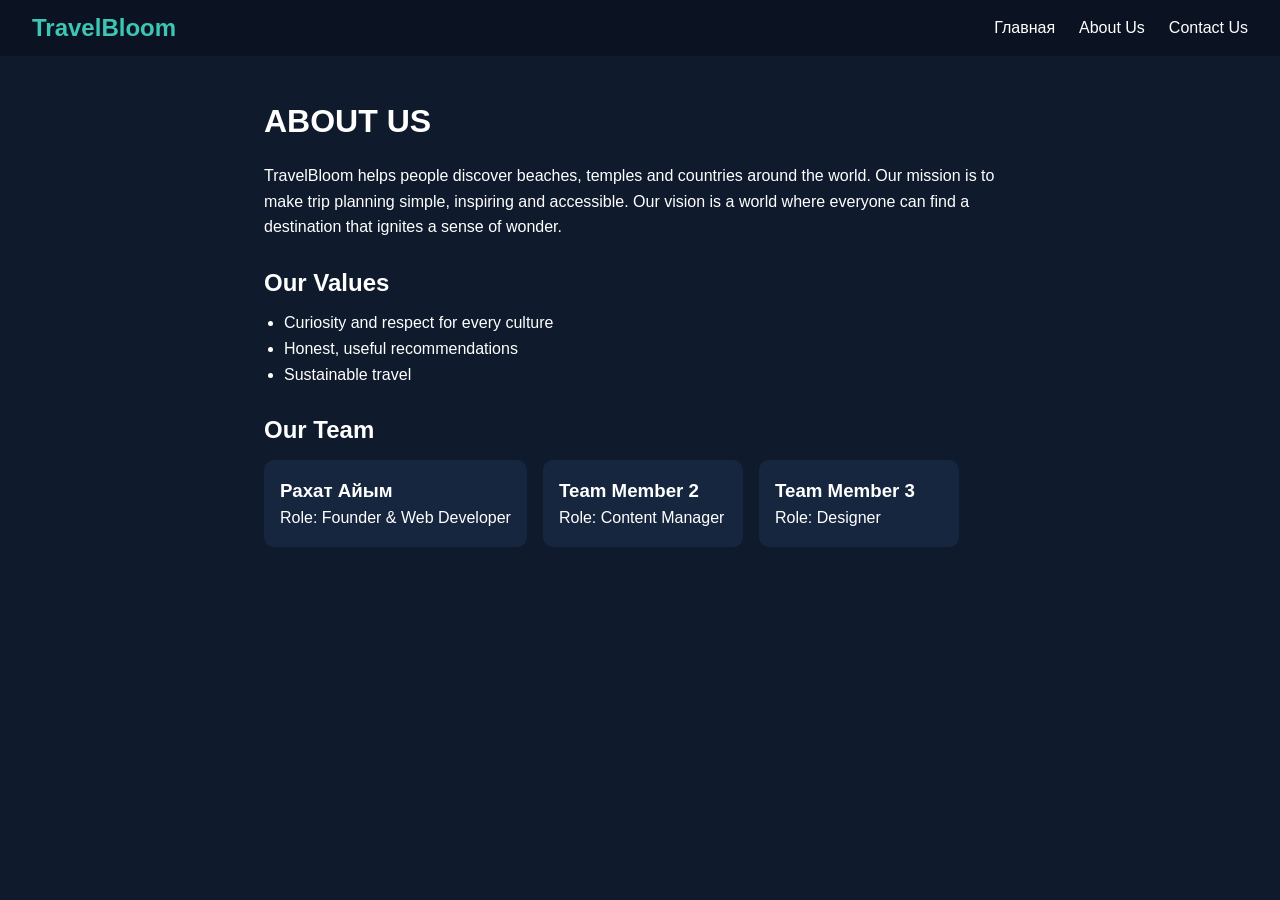
==== about_us.html @ 653d0cbf "Add files via upload" ====
<!DOCTYPE html>
<html lang="en">
<head>
    <meta charset="UTF-8">
    <meta name="viewport" content="width=device-width, initial-scale=1.0">
    <title>About Us - TravelBloom</title>
    <link rel="stylesheet" href="travel_recommendation.css">
</head>
<body>
    <nav class="navbar">
        <div class="logo"><span>TravelBloom</span></div>
        <ul class="nav-links">
            <li><a href="index.html">Главная</a></li>
            <li><a href="about_us.html">About Us</a></li>
            <li><a href="contact_us.html">Contact Us</a></li>
        </ul>
    </nav>
    <main class="page">
        <h1>ABOUT US</h1>
        <p>TravelBloom helps people discover beaches, temples and countries around the world. Our mission is to make trip planning simple, inspiring and accessible. Our vision is a world where everyone can find a destination that ignites a sense of wonder.</p>
        <h2>Our Values</h2>
        <ul>
            <li>Curiosity and respect for every culture</li>
            <li>Honest, useful recommendations</li>
            <li>Sustainable travel</li>
        </ul>
        <h2>Our Team</h2>
        <div class="team">
            <div class="card"><h3>Рахат Айым</h3><p>Role: Founder &amp; Web Developer</p></div>
            <div class="card"><h3>Team Member 2</h3><p>Role: Content Manager</p></div>
            <div class="card"><h3>Team Member 3</h3><p>Role: Designer</p></div>
        </div>
    </main>
</body>
</html>
---- travel_recommendation.css ----
*{box-sizing:border-box;margin:0;padding:0}
body{font-family:Arial,Helvetica,sans-serif;background:#0f1b2d;color:#fff;min-height:100vh}
.navbar{display:flex;flex-wrap:wrap;align-items:center;justify-content:space-between;gap:12px;padding:14px 32px;background:#0b1322}
.logo span{font-size:24px;font-weight:bold;color:#3cc6b5}
.nav-links{display:flex;gap:24px;list-style:none}
.nav-links a{color:#fff;text-decoration:none}
.nav-links a:hover{color:#3cc6b5}
.search-container{display:flex;gap:8px}
.search-container input{padding:8px 12px;border-radius:6px;border:none;width:240px}
button{padding:8px 16px;border:none;border-radius:6px;background:#3cc6b5;color:#0b1322;font-weight:bold;cursor:pointer}
button:hover{opacity:.85}
.hero-section{padding:90px 32px;max-width:700px}
.hero-section h1{font-size:42px;margin-bottom:20px}
.hero-section p{line-height:1.6;margin-bottom:24px}
.results{display:grid;grid-template-columns:repeat(auto-fill,minmax(280px,1fr));gap:20px;padding:0 32px 40px}
.result-card{background:#fff;color:#222;border-radius:10px;overflow:hidden}
.result-card img{width:100%;height:190px;object-fit:cover;display:block}
.result-card .info{padding:14px}
.result-card h3{margin-bottom:6px}
.result-card p{font-size:14px;margin-bottom:10px;line-height:1.4}
.none{padding:0 32px}
.page{max-width:800px;margin:40px auto;padding:0 24px;line-height:1.6}
.page h1{margin-bottom:16px}.page h2{margin:24px 0 8px}
.page ul{margin-left:20px}
.team{display:flex;flex-wrap:wrap;gap:16px;margin-top:10px}
.card{background:#16263f;padding:16px;border-radius:10px;min-width:200px}
form{display:flex;flex-direction:column;gap:8px;margin-top:20px;max-width:480px}
form input,form textarea{padding:10px;border-radius:6px;border:none}
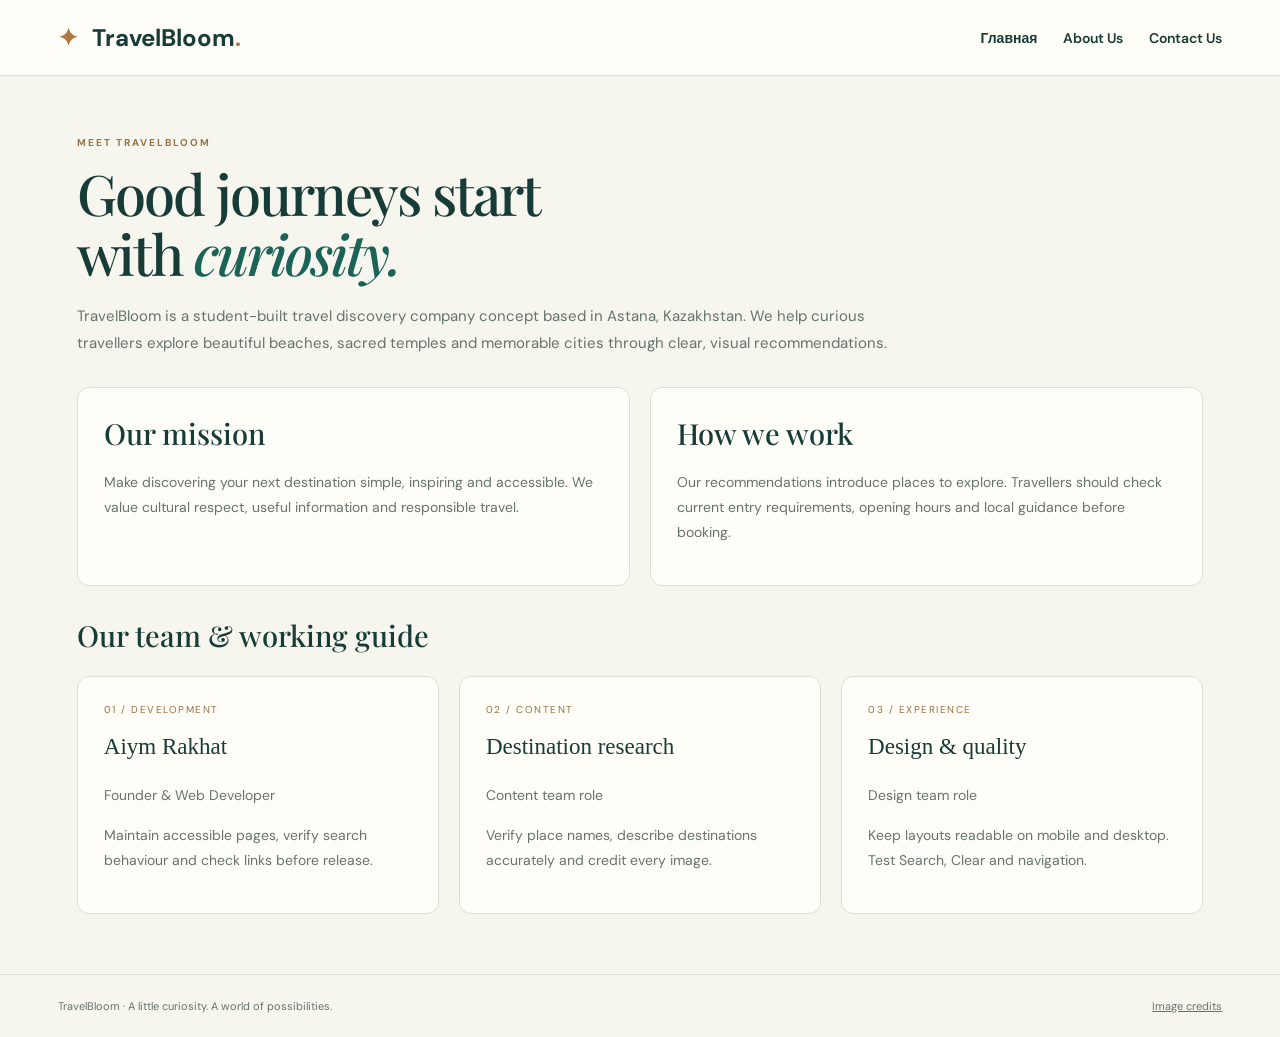
==== commit 6ea21feb: "Complete TravelBloom pages, destination search and local photographs" ====
--- a/about_us.html
+++ b/about_us.html
@@ -1,35 +1,4 @@
-<!DOCTYPE html>
-<html lang="en">
-<head>
-    <meta charset="UTF-8">
-    <meta name="viewport" content="width=device-width, initial-scale=1.0">
-    <title>About Us - TravelBloom</title>
-    <link rel="stylesheet" href="travel_recommendation.css">
-</head>
-<body>
-    <nav class="navbar">
-        <div class="logo"><span>TravelBloom</span></div>
-        <ul class="nav-links">
-            <li><a href="index.html">Главная</a></li>
-            <li><a href="about_us.html">About Us</a></li>
-            <li><a href="contact_us.html">Contact Us</a></li>
-        </ul>
-    </nav>
-    <main class="page">
-        <h1>ABOUT US</h1>
-        <p>TravelBloom helps people discover beaches, temples and countries around the world. Our mission is to make trip planning simple, inspiring and accessible. Our vision is a world where everyone can find a destination that ignites a sense of wonder.</p>
-        <h2>Our Values</h2>
-        <ul>
-            <li>Curiosity and respect for every culture</li>
-            <li>Honest, useful recommendations</li>
-            <li>Sustainable travel</li>
-        </ul>
-        <h2>Our Team</h2>
-        <div class="team">
-            <div class="card"><h3>Рахат Айым</h3><p>Role: Founder &amp; Web Developer</p></div>
-            <div class="card"><h3>Team Member 2</h3><p>Role: Content Manager</p></div>
-            <div class="card"><h3>Team Member 3</h3><p>Role: Designer</p></div>
-        </div>
-    </main>
-</body>
-</html>
+<!DOCTYPE html><html lang="en"><head><meta charset="UTF-8"><meta name="viewport" content="width=device-width,initial-scale=1"><meta name="description" content="Discover beaches, temples and countries with TravelBloom."><title>About Us · TravelBloom</title><link rel="stylesheet" href="travel_recommendation.css"></head><body><nav class="navbar" aria-label="Main navigation">
+<a class="logo" href="index.html"><span class="brand-icon">✦</span> TravelBloom<span class="brand-dot">.</span></a>
+<ul class="nav-links"><li><a href="index.html">Главная</a></li><li><a href="about_us.html">About Us</a></li><li><a href="contact_us.html">Contact Us</a></li></ul>
+</nav><main class="page"><p class="eyebrow">MEET TRAVELBLOOM</p><h1>Good journeys start<br>with <em>curiosity.</em></h1><p class="intro">TravelBloom is a student-built travel discovery company concept based in Astana, Kazakhstan. We help curious travellers explore beautiful beaches, sacred temples and memorable cities through clear, visual recommendations.</p><div class="about-grid"><section class="panel"><h2>Our mission</h2><p>Make discovering your next destination simple, inspiring and accessible. We value cultural respect, useful information and responsible travel.</p></section><section class="panel"><h2>How we work</h2><p>Our recommendations introduce places to explore. Travellers should check current entry requirements, opening hours and local guidance before booking.</p></section></div><h2>Our team & working guide</h2><div class="team"><article class="panel"><span class="role">01 / DEVELOPMENT</span><h3>Aiym Rakhat</h3><p>Founder & Web Developer</p><p>Maintain accessible pages, verify search behaviour and check links before release.</p></article><article class="panel"><span class="role">02 / CONTENT</span><h3>Destination research</h3><p>Content team role</p><p>Verify place names, describe destinations accurately and credit every image.</p></article><article class="panel"><span class="role">03 / EXPERIENCE</span><h3>Design & quality</h3><p>Design team role</p><p>Keep layouts readable on mobile and desktop. Test Search, Clear and navigation.</p></article></div></main><footer>TravelBloom · A little curiosity. A world of possibilities. <a href="image_credits.html">Image credits</a></footer></body></html>
--- a/travel_recommendation.css
+++ b/travel_recommendation.css
@@ -1,28 +1,2 @@
-*{box-sizing:border-box;margin:0;padding:0}
-body{font-family:Arial,Helvetica,sans-serif;background:#0f1b2d;color:#fff;min-height:100vh}
-.navbar{display:flex;flex-wrap:wrap;align-items:center;justify-content:space-between;gap:12px;padding:14px 32px;background:#0b1322}
-.logo span{font-size:24px;font-weight:bold;color:#3cc6b5}
-.nav-links{display:flex;gap:24px;list-style:none}
-.nav-links a{color:#fff;text-decoration:none}
-.nav-links a:hover{color:#3cc6b5}
-.search-container{display:flex;gap:8px}
-.search-container input{padding:8px 12px;border-radius:6px;border:none;width:240px}
-button{padding:8px 16px;border:none;border-radius:6px;background:#3cc6b5;color:#0b1322;font-weight:bold;cursor:pointer}
-button:hover{opacity:.85}
-.hero-section{padding:90px 32px;max-width:700px}
-.hero-section h1{font-size:42px;margin-bottom:20px}
-.hero-section p{line-height:1.6;margin-bottom:24px}
-.results{display:grid;grid-template-columns:repeat(auto-fill,minmax(280px,1fr));gap:20px;padding:0 32px 40px}
-.result-card{background:#fff;color:#222;border-radius:10px;overflow:hidden}
-.result-card img{width:100%;height:190px;object-fit:cover;display:block}
-.result-card .info{padding:14px}
-.result-card h3{margin-bottom:6px}
-.result-card p{font-size:14px;margin-bottom:10px;line-height:1.4}
-.none{padding:0 32px}
-.page{max-width:800px;margin:40px auto;padding:0 24px;line-height:1.6}
-.page h1{margin-bottom:16px}.page h2{margin:24px 0 8px}
-.page ul{margin-left:20px}
-.team{display:flex;flex-wrap:wrap;gap:16px;margin-top:10px}
-.card{background:#16263f;padding:16px;border-radius:10px;min-width:200px}
-form{display:flex;flex-direction:column;gap:8px;margin-top:20px;max-width:480px}
-form input,form textarea{padding:10px;border-radius:6px;border:none}
+@import url('https://fonts.googleapis.com/css2?family=DM+Sans:wght@400;500;600;700&family=Playfair+Display:ital,wght@0,500;0,600;1,500&display=swap');
+:root{--ink:#173c37;--muted:#65746c;--paper:#f6f5ee;--green:#1b6356;--line:#dedfd4}*{box-sizing:border-box}body{margin:0;background:var(--paper);color:var(--ink);font-family:'DM Sans',Arial,sans-serif}a{color:inherit}button,input,textarea{font:inherit}button,.place-link{cursor:pointer}button{border:0;border-radius:6px;background:var(--green);color:#fff;padding:11px 18px;font-weight:600}button:hover{background:#124a40}a:focus-visible,button:focus-visible,input:focus-visible,textarea:focus-visible{outline:3px solid #c09449;outline-offset:3px}.navbar{display:flex;align-items:center;gap:30px;justify-content:space-between;padding:22px 4.5%;border-bottom:1px solid var(--line);background:#fffdf7}.logo{text-decoration:none;font-size:24px;font-weight:700;white-space:nowrap}.brand-icon,.brand-dot{color:#af7843}.brand-icon{margin-right:8px}.nav-links{list-style:none;display:flex;gap:26px;margin:0;padding:0;white-space:nowrap}.nav-links a{text-decoration:none;font-size:14px;font-weight:600}.nav-links a:hover{color:#aa6e34}.search-container{display:flex;align-items:center;gap:6px;background:#fff;border:1px solid var(--line);padding:5px;border-radius:9px}.search-container input{border:0;outline:none;width:220px;padding:9px;font-size:13px;background:transparent}.search-container button{padding:10px 14px;font-size:12px}.clear{background:#e7eee5;color:var(--ink)}main{max-width:1500px;margin:auto}.hero{padding:48px 4.5% 36px;display:grid;grid-template-columns:1fr 1fr;gap:7%;align-items:center}.eyebrow{font-size:10px;letter-spacing:2px;font-weight:700;color:#997241;margin:0 0 14px}h1,h2,h3,p{margin-top:0}h1{font-family:'Playfair Display',Georgia,serif;font-size:64px;line-height:1.07;letter-spacing:-2px;font-weight:500;margin-bottom:20px}h1 em{color:var(--green);font-weight:500}h2{font:500 29px 'Playfair Display',Georgia,serif;margin-bottom:0}.intro{font-size:15px;color:var(--muted);line-height:1.8;max-width:480px}.chips{display:flex;gap:9px;margin-top:24px}.chips button{background:transparent;border:1px solid #bdc9b9;border-radius:100px;color:var(--ink);font-size:12px;padding:9px 15px}.chips button:hover{background:#e6eadd}.hero-photo{min-height:310px;border-radius:130px 12px 12px 12px;background:linear-gradient(0deg,#092e32a8,transparent 70%),url('images/beach-bora.jpg') center/cover;display:flex;align-items:end;padding:30px;color:#fff}.hero-photo span{font-size:10px;letter-spacing:2px}.hero-photo strong{display:block;font:500 25px 'Playfair Display',Georgia,serif;letter-spacing:0;margin-top:8px}.discover{padding:22px 4.5% 45px}.section-heading{display:flex;align-items:end;justify-content:space-between;border-top:1px solid var(--line);padding-top:28px;margin-bottom:22px}.section-heading .eyebrow{margin-bottom:8px}#resultCount{font-size:12px;color:var(--muted);margin:0}.results{display:grid;grid-template-columns:repeat(3,minmax(0,1fr));gap:22px}.result-card{background:#fffdf8;border:1px solid var(--line);border-radius:12px;overflow:hidden}.result-card img{width:100%;height:190px;object-fit:cover;display:block}.info{padding:20px}.info .eyebrow{font-size:9px;letter-spacing:1.6px;margin-bottom:10px}.info h3{font:500 22px 'Playfair Display',Georgia,serif;margin-bottom:11px}.info>p:not(.eyebrow){font-size:13px;line-height:1.7;color:var(--muted);min-height:44px}.place-link{font-size:11px;text-decoration:none;font-weight:700;border-bottom:1px solid #b5c3b5;padding-bottom:4px}.empty{grid-column:1/-1;text-align:center;border:1px dashed #bdc9b9;border-radius:12px;padding:32px;color:var(--muted)}.empty span{font-size:28px;color:#af7843}.empty h3{margin:10px 0;font:500 24px Georgia}.empty p{font-size:13px;margin:0}footer{border-top:1px solid var(--line);padding:24px 4.5%;font-size:11px;color:var(--muted);display:flex;justify-content:space-between}.page{padding:60px 6%;min-height:78vh}.page h1{font-size:56px}.page .intro{max-width:850px}.page h2{margin-bottom:18px}.about-grid{display:grid;grid-template-columns:1fr 1fr;gap:20px;margin:30px 0}.panel{border:1px solid var(--line);background:#fffdf8;border-radius:12px;padding:26px}.panel p{font-size:14px;line-height:1.8;color:var(--muted)}.team{display:grid;grid-template-columns:repeat(3,1fr);gap:20px;margin-top:22px}.role{display:block;font-size:10px;letter-spacing:1.5px;color:#997241;margin-bottom:18px}.team h3{font:500 23px Georgia}.contact-layout{display:grid;grid-template-columns:1fr 1fr;gap:7%}.contact-form{display:flex;flex-direction:column;gap:12px}.contact-form label{font-size:12px;font-weight:600}.contact-form input,.contact-form textarea{padding:13px;border:1px solid var(--line);border-radius:6px;background:#fff}.contact-form textarea{resize:vertical}.small{font-size:11px!important}.sr-only{position:absolute;width:1px;height:1px;padding:0;margin:-1px;overflow:hidden;clip:rect(0,0,0,0);white-space:nowrap;border:0}@media(min-width:1500px){.navbar{padding-left:calc((100vw - 1365px)/2);padding-right:calc((100vw - 1365px)/2)}}@media(max-width:1100px){.navbar{flex-wrap:wrap;gap:18px}.search-container{margin-left:auto}.hero{gap:30px}h1{font-size:52px}}@media(max-width:700px){.navbar{padding:18px 5%}.logo{font-size:21px}.nav-links{gap:15px}.nav-links a{font-size:12px}.search-container{width:100%}.search-container input{flex:1;width:90px}.hero{grid-template-columns:1fr;padding-top:35px}.hero-photo{min-height:220px}.hero h1{font-size:48px}.results,.team,.about-grid,.contact-layout{grid-template-columns:1fr}.section-heading{align-items:start;gap:15px;flex-direction:column}.page{padding:40px 5%}.page h1{font-size:43px}footer{gap:20px}.result-card img{height:220px}}
